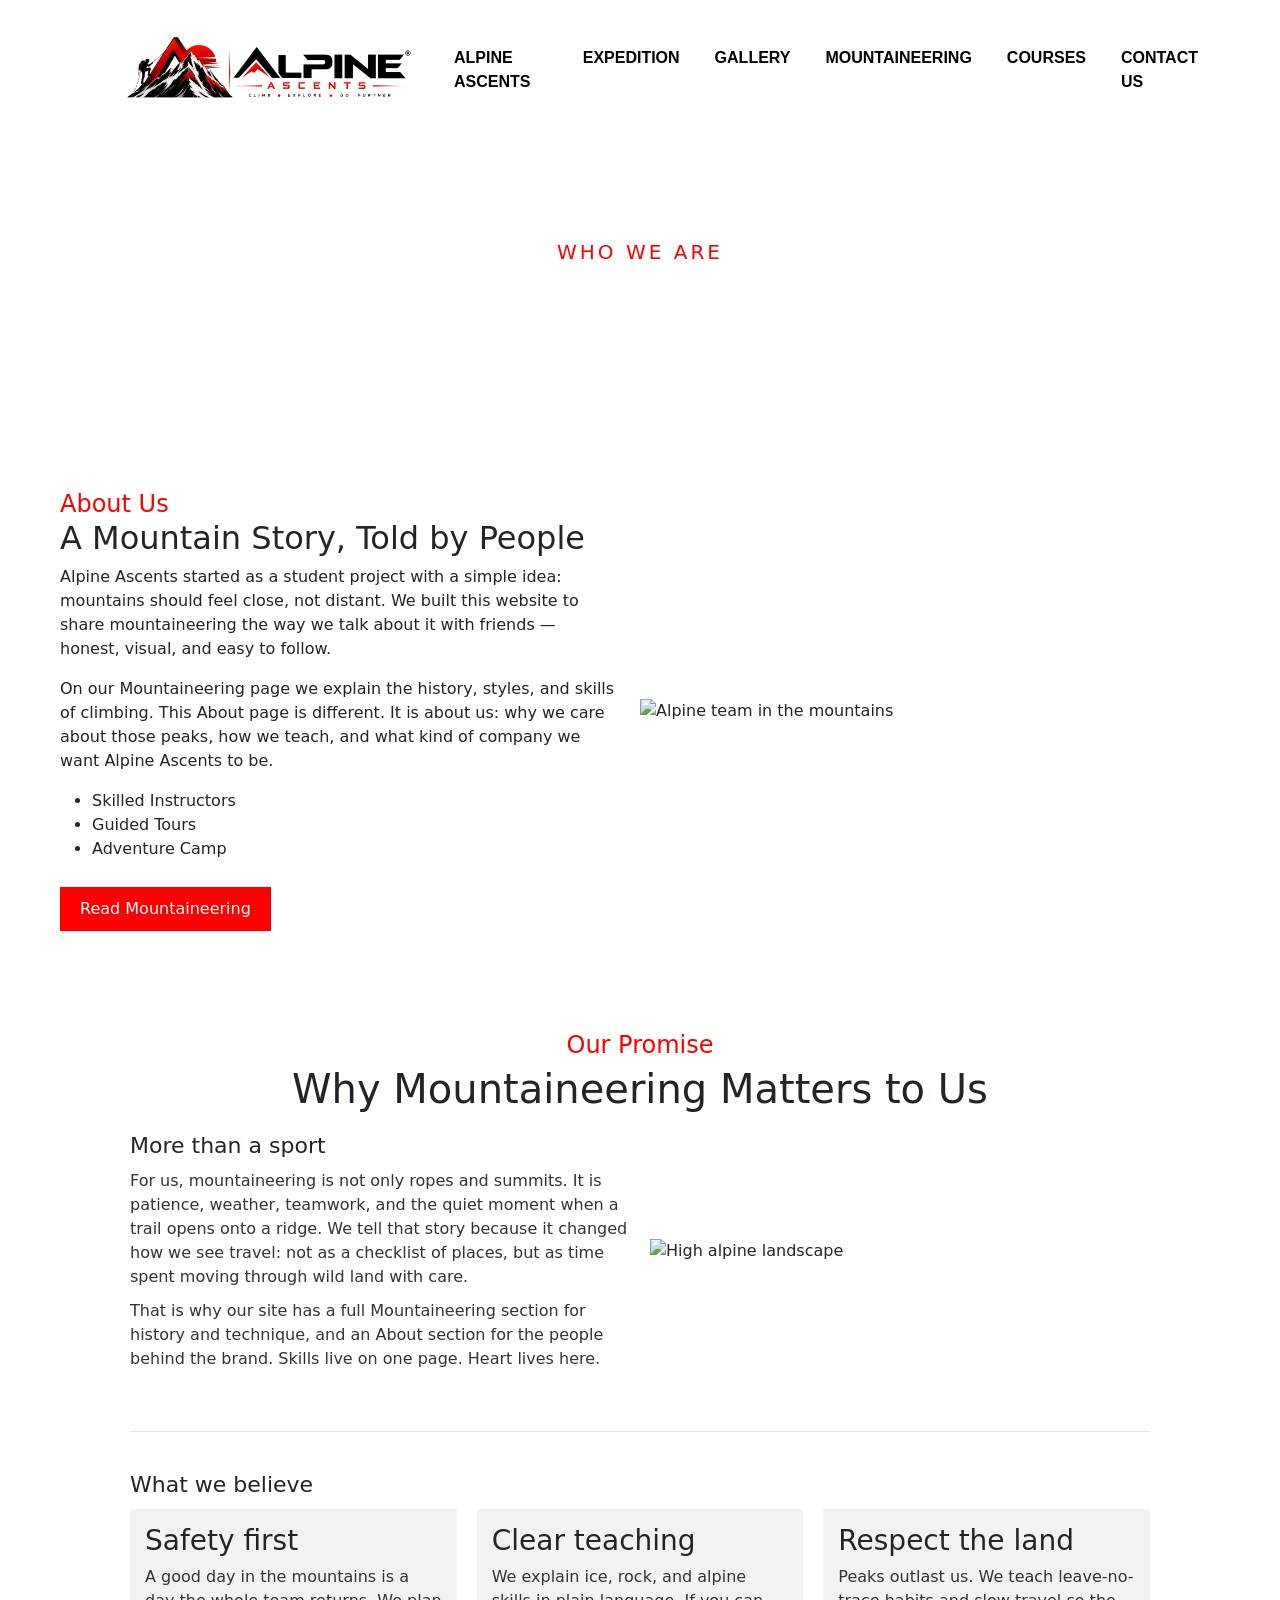
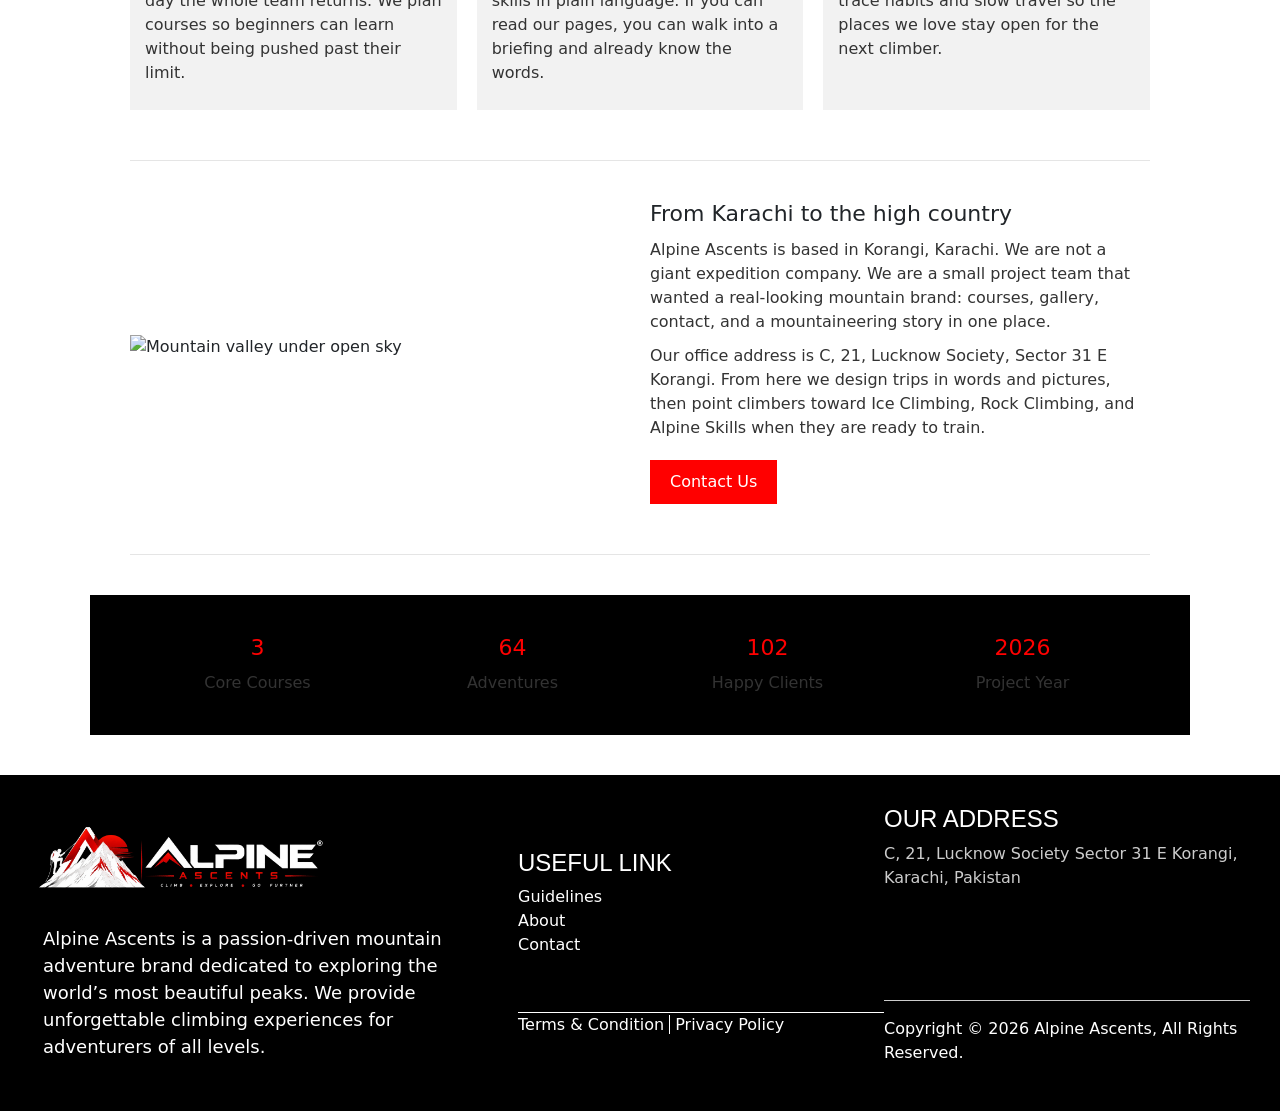
==== about.html @ ace4974d "About or guidelines page done" ====
<!DOCTYPE html>
<html lang="en">
<head>
    <meta charset="UTF-8">
    <meta name="viewport" content="width=device-width, initial-scale=1.0">
    <title>About | Alpine Ascents   </title>
     <link rel="stylesheet" href="assets/Boot Strap Queries/bootstrap.min.css">
    <link rel="stylesheet" href="assets/style/style.css">
    <link rel="stylesheet" href="assets/style/responsive/responsive.css">

</head>
<body>
      <!-- header -->


    <header>

        <div class="logo">
            <a href="index.html">
                <img src="assets/logo/Alpine Ascents .png" alt="Logo" >

            </a>

        </div>
        <div class="nav_menu">
            <ul>
                <li><a href="index.html">Alpine ascents</a></li>
                <li><a href="Expedition.html">Expedition</a></li>
                <li><a href="gallery.html">gallery</a></li>
                <li><a href="mountaineering.html">mountaineering</a></li>
                <li><a href="courses.html">courses</a></li>
                <li><a href="contact us.html">contact us</a></li>
            </ul>

        </div>
        <aside class="sidebar">
            <img src="assets/logo/Alpine Ascents .png" width="30%" alt="" >
                <ul>
                <li><a href="index.html">Alpine ascents </a></li>
                <li><a href="Expedition.html">Expedition</a></li>
                <li><a href="gallery.html">gallery</a></li>
                <li><a href="mountaineering.html">mountaineering</a></li>
                <li><a href="courses.html">courses</a></li>
                <li><a href="contact us.html">contact us</a></li>
            </ul>
            <img src="assets/hamburger menu/close_24dp_000000_FILL0_wght400_GRAD0_opsz24.svg" alt="image not found" id="close">

        </aside>

        <img src="assets/hamburger menu/dehaze_25dp_000000_FILL0_wght400_GRAD0_opsz24.svg" alt="image not found" id="hamburger">

    </header>


    <!-- header  -->
<main>
        <div class="banner banner_about">
            <h2>WHO WE ARE</h2>
            <h1>ABOUT US</h1>
        </div>
        <div class="about">
            <div class="about_text">
                <h4>About Us</h4>
                <h2>A Mountain Story, Told by People</h2>
                <p>Alpine Ascents started as a student project with a simple idea: mountains should feel close, not distant. We built this website to share mountaineering the way we talk about it with friends — honest, visual, and easy to follow.</p>
                <p>On our Mountaineering page we explain the history, styles, and skills of climbing. This About page is different. It is about us: why we care about those peaks, how we teach, and what kind of company we want Alpine Ascents to be.</p>
                <ul>
                    <li>Skilled Instructors</li>
                    <li>Guided Tours</li>
                    <li>Adventure Camp</li>
                </ul>
                <a href="mountaineering.html" class="about_btn">Read Mountaineering</a>
            </div>
            <div class="about_img">
                <img src="https://images.unsplash.com/photo-1486870591958-9b9d0d1dda99?auto=format&fit=crop&w=1600&q=80" alt="Alpine team in the mountains">
            </div>
        </div>
        <div class="mountaineering_container">
            <div>
                <h4>Our Promise</h4>
                <h1>Why Mountaineering Matters to Us</h1>
                <div class="mtn_row">
                    <div class="mtn_text">
                        <h2>More than a sport</h2>
                        <p>For us, mountaineering is not only ropes and summits. It is patience, weather, teamwork, and the quiet moment when a trail opens onto a ridge. We tell that story because it changed how we see travel: not as a checklist of places, but as time spent moving through wild land with care.</p>
                        <p>That is why our site has a full Mountaineering section for history and technique, and an About section for the people behind the brand. Skills live on one page. Heart lives here.</p>
                    </div>
                    <div class="mtn_img">
                        <img src="https://images.unsplash.com/photo-1464822759023-fed622ff2c3b?auto=format&fit=crop&w=1600&q=80" alt="High alpine landscape">
                    </div>
                </div>
            </div>
            <div>
                <h2>What we believe</h2>
                <div class="mtn_grid">
                    <div class="mtn_card">
                        <h3>Safety first</h3>
                        <p>A good day in the mountains is a day the whole team returns. We plan courses so beginners can learn without being pushed past their limit.</p>
                    </div>
                    <div class="mtn_card">
                        <h3>Clear teaching</h3>
                        <p>We explain ice, rock, and alpine skills in plain language. If you can read our pages, you can walk into a briefing and already know the words.</p>
                    </div>
                    <div class="mtn_card">
                        <h3>Respect the land</h3>
                        <p>Peaks outlast us. We teach leave-no-trace habits and slow travel so the places we love stay open for the next climber.</p>
                    </div>
                </div>
            </div>
            <div>
                <div class="mtn_row reverse">
                    <div class="mtn_text">
                        <h2>From Karachi to the high country</h2>
                        <p>Alpine Ascents is based in Korangi, Karachi. We are not a giant expedition company. We are a small project team that wanted a real-looking mountain brand: courses, gallery, contact, and a mountaineering story in one place.</p>
                        <p>Our office address is C, 21, Lucknow Society, Sector 31 E Korangi. From here we design trips in words and pictures, then point climbers toward Ice Climbing, Rock Climbing, and Alpine Skills when they are ready to train.</p>
                        <a href="contact us.html" class="about_btn">Contact Us</a>
                    </div>
                    <div class="mtn_img">
                        <img src="https://images.unsplash.com/photo-1506905925346-21bda4d32df4?auto=format&fit=crop&w=1600&q=80" alt="Mountain valley under open sky">
                    </div>
                </div>
            </div>
            <div class="numbers" style="margin:0 -40px;">
                <div class="num_box">
                    <h2>3</h2>
                    <p>Core Courses</p>
                </div>
                <div class="num_box">
                    <h2>64</h2>
                    <p>Adventures</p>
                </div>
                <div class="num_box">
                    <h2>102</h2>
                    <p>Happy Clients</p>
                </div>
                <div class="num_box">
                    <h2>2026</h2>
                    <p>Project Year</p>
                </div>
            </div>
        </div>
    </main>



    
    <!-- footer -->

    <footer>

        <div class="footer_logo">
            <a href="index.html">
                <img src="assets/logo/logo Footer.webp" alt=""></a>
            <p class="p_logo_footer">Alpine Ascents is a passion-driven mountain <br> adventure brand dedicated to
                exploring the <br> world’s most beautiful peaks. We provide <br> unforgettable climbing experiences for
                <br> adventurers of all levels.
            </p>
        </div>

        <div class="useful-links">
            <a href="">
                <h4>Useful Link</h4>
            </a>
               <div class="links_footer">

                <a href="guide.html" class="footer_a">Guidelines</a> <br>
                <a href="about.html" class="footer_a">about</a> <br>
                <a href="contact us.html" class="footer_a">contact</a>
            </div>
            
                <div class="terms">
                    <a href="" class="Condition">Terms & Condition</a>
                    <a href="" class="policy"> Privacy Policy</a>

                </div>
        </div>
        <div class="address">
            <a href="">
                <h4>our address</h4>
            </a>
            <p class="p_footer">C, 21, Lucknow Society Sector 31 E Korangi, <br> Karachi, Pakistan</p>

            <p class="p_copy">Copyright &copy; 2026 Alpine Ascents, All Rights Reserved.</p>
        </div>

    </footer>

    <!-- footer-->

    
    <script src="assets/Boot Strap Queries/bootstrap.min.js"> </script>

    <script src="assets/functions/function.js"></script>
</body>
</html>
---- assets/style/style.css ----
* {
    box-sizing: border-box;
}

body {
    margin: 0px;
    padding: 0px;
}

header {
    display: flex;
    padding: 20px;
    align-items: center;
    justify-content: center;
}

header>.logo {
    width: 30%;
    display: flex;
    justify-content: center;
}

#hamburger{
    display: none;
}
header>.logo>a>img {
    width: 300px;
    display: block;
}

.nav_menu {
    width: 60%;
    display: flex;
    align-items: center;

}

.nav_menu>ul {
    margin: 0;
    padding: 0;
    display: flex;
    gap: 35px;
    list-style: none;
    text-transform: uppercase;
    font-family: Teko, sans-serif;
    font-weight: bold;
}

.nav_menu>ul>li>a:hover {
    color: red;
    transition: 0.2s;
}

.nav_menu>ul>li>a {
    color: black;
    text-decoration: none;
}




footer>.footer_logo {
    width: 40%;
}

footer>.footer_logo>a>img {
    width: 300px;
}

footer {
    background-color: black;
    display: flex;
    align-items: center;
    padding: 30px;
}

.useful-links {
    width: 30%;
}

.useful-links>a {
    text-decoration: none;
    color: white;
    text-transform: uppercase;
    font-family: Teko, sans-serif;
}

.links_footer>.footer_a {
    font-size: 16px;
    color: white;
    text-decoration: none;
    text-transform: capitalize;

}

.footer_a:hover {
    color: red;
    transition: 0.5s;

}

.links_footer {
    border-bottom: 1px solid white;
    padding-bottom: 55px;

}

.address {
    width: 30%;
}

.address>a {
    font-family: Teko, sans-serif;
    text-decoration: none;
    color: white;
    text-transform: uppercase;
}

.p_footer {
    color: white;
    opacity: 0.8;
    padding-bottom: 110px;
    border-bottom: 1px solid white;

}

.p_logo_footer {
    font-size: 18px;
    color: white;
    margin-top: 15px;
    margin-left: 13px;
}

.terms>a {
    color: white;
    text-decoration: none;
    gap: 20px;

}

.terms>.policy {
    border-left: 1px solid white;
    padding-left: 5px;

}

.terms>:hover {
    color: red;
    transition: 0.5s;
}

.p_copy {
    color: white;
}

#form_button:hover {
    background-color: black;
    color: white;

}

.banner {
    width: 100%;
    height: 500px;
    background-image: url("../banner images/1.webp");
    background-size: cover;
    background-position: center;
    text-align: center;
    padding-top: 180px;
}

.banner h2 {
    color: red;
    font-size: 40px;
    margin: 0px;
    letter-spacing: 3px;
}

.banner h1 {
    color: white;
    font-size: 70px;
    margin: 0px;
}

.boxes {
    display: flex;
    padding: 40px;
    gap: 20px;
}

.box {
    width: 25%;
    text-align: center;
    padding: 20px;
    background-color: #f2f2f2;
}

.box h3 {
    margin-top: 0px;
}

.about {
    display: flex;
    padding: 40px;
    align-items: center;
}

.about_text {
    width: 50%;
    padding: 20px;
}

.about_text h4 {
    color: red;
    margin: 0px;
}

.about_img {
    width: 50%;
}

.about_img img {
    width: 100%;
}

.about_btn {
    display: inline-block;
    background-color: red;
    color: white;
    text-decoration: none;
    padding: 10px 20px;
    margin-top: 10px;
}

.activities {
    text-align: center;
    padding: 40px;
}

.activities h4 {
    color: red;
    margin: 0px;
}

.act_row {
    display: flex;
    gap: 20px;
    margin-top: 20px;
}

.act_box {
    width: 33%;
    background-color: #f2f2f2;
    padding: 15px;
}

.act_box img {
    width: 100%;
    height: 200px;
    object-fit: cover;
}

.numbers {
    display: flex;
    background-color: black;
    color: white;
    text-align: center;
    padding: 40px;
}

.num_box {
    width: 25%;
}

.num_box h2 {
    color: red;
    font-size: 40px;
    margin: 0px;
}

.menu {
    width: 25px;
    cursor: pointer;

}

.banner_mountaineering {
    background-image: url("../Mountaineering image/banner 1.webp");
}

.mountaineering_container {
    max-width: 1100px;
    margin: 0 auto;
    padding: 40px;
}

.mountaineering_container > div {
    margin-bottom: 40px;
    padding-bottom: 30px;
    border-bottom: 1px solid #e5e5e5;
}

.mountaineering_container > div:last-child {
    border-bottom: none;
    margin-bottom: 0;
}

.mountaineering_container h4 {
    color: red;
    margin: 0;
    text-align: center;
}

.mountaineering_container h1 {
    margin: 5px 0 20px;
    text-align: center;
}

.mountaineering_container h2 {
    margin: 0 0 10px;
    font-size: 22px;
}

.mountaineering_container p {
    margin: 0 0 10px;
    line-height: 1.5;
    color: #333;
}

.mountaineering_styles > p {
    text-align: center;
    max-width: 700px;
    margin: 0 auto 20px;
}

.mtn_row {
    display: flex;
    align-items: center;
    gap: 20px;
    margin-bottom: 20px;
}

.mtn_row.reverse {
    flex-direction: row-reverse;
}

.mtn_text,
.mtn_img {
    width: 50%;
}

.mtn_img img,
.mtn_card img {
    width: 100%;
    height: 200px;
    object-fit: cover;
    margin-bottom: 12px;
}

.mtn_grid {
    display: flex;
    flex-wrap: wrap;
    gap: 20px;
    margin-bottom: 20px;
}

.mtn_card {
    flex: 1;
    min-width: 250px;
    background-color: #f2f2f2;
    padding: 15px;
}

.mountaineering_container ul {
    margin: 0 0 12px;
    padding: 0;
    list-style: none;
    display: flex;
    flex-wrap: wrap;
    gap: 8px;
}

.mountaineering_container li {
    background-color: #f2f2f2;
    padding: 6px 10px;
    font-size: 14px;
}

.mtn_card li {
    background-color: #fff;
}

.mtn_note {
    background-color: black;
    color: white;
    text-align: center;
    padding: 10px;
    margin: 10px 0;
}

.records_grid .mtn_card {
    flex: 1 1 45%;
}

.records_grid .mtn_card p {
    margin-bottom: 6px;
    font-size: 15px;
}
.sidebar {
    width: 0;
    height: 100vh;
    overflow: hidden;
    background-color: whitesmoke;
    position: fixed;
    top: 0;
    left: 0;
    padding: 28px 0;
    z-index: 99999;
    box-sizing: border-box;
    transition: 0.6s;
}
#close{
    position: absolute;
    top: 5px;
    right: 8px;
   
}



.sidebar ul {
    overflow: hidden;
    list-style: none;
    margin: 24px 0 0;
    padding: 0;
}

.sidebar ul li {
    margin-bottom: 6px;
}

.sidebar ul li a {
    display: block;
    padding: 12px 14px;
    text-transform: uppercase;
    text-decoration: none;
    color: black;
    font-weight: 600;
    font-size: 13px;
    letter-spacing: 0.6px;
    border-radius: 8px;
    transition: 0.2s;
}

.sidebar ul li a:hover {
    background-color: #2164a3;
    color: red;
    transition: 0.3s;
}


.contact_banner {
    background-image: url("../Contact Images/Contact banner.webp");
}
.gallery_banner {
    background-image: url("../Gallery images/Gallery banner.webp");
}

.gallery_intro {
    text-align: center;
    padding: 40px 20px 10px;
}

.gallery_intro h4 {
    color: red;
    margin: 0;
    letter-spacing: 2px;
    text-transform: uppercase;
}

.gallery_intro h2 {
    margin: 8px 0;
}

.gallery_intro p {
    margin: 0;
    color: #555;
}

.gallery_grid {
    display: flex;
    flex-wrap: wrap;
    gap: 20px;
    padding: 30px 40px 60px;
}

.gallery_item {
    width: 31.5%;
    background-color: #f2f2f2;
    padding: 12px;
}

.gallery_item img {
    width: 100%;
    height: 230px;
    object-fit: cover;
    display: block;
}

.gallery_item h3 {
    margin: 12px 0 4px;
    text-align: center;
    font-size: 18px;
}

/* courses */


.banner_courses {
    background-image: url("https://images.unsplash.com/photo-1464822759023-fed622ff2c3b?auto=format&fit=crop&w=1920&q=80");
}

.course_block h2 {
    font-size: 28px;
    margin: 0 0 16px;
}

.course_price {
    margin-top: 12px;
    font-size: 16px;
}

.course_block .mtn_img img {
    height: 280px;
}


/* Guide  */
.banner_guide {
    background-image: url("https://images.unsplash.com/photo-1483728642387-6c3bdd6c93e5?auto=format&fit=crop&w=1920&q=80");
}

.banner_about {
    background-image: url("https://images.unsplash.com/photo-1506905925346-21bda4d32df4?auto=format&fit=crop&w=1920&q=80");
}

.guide_card {
    flex: 1;
    min-width: 250px;
    background-color: #f2f2f2;
    padding: 18px;
}

.guide_card h3 {
    margin: 0 0 10px;
    font-size: 20px;
}

.guide_number {
    color: red;
    font-size: 28px;
    margin: 0;
    font-weight: bold;
}
---- assets/style/responsive/responsive.css ----
/* Index page */

@media (max-width: 1024px) {


    header {
        width: 100%;
        padding: 15px 30px;
        display: flex;
        align-items: center;
        justify-content: space-between;
    }

    header>.logo {
        width: auto;
        display: flex;
        justify-content: flex-start;
        align-items: center;
    }

    header>.logo>a>img {
        width: 220px;
        height: auto;
    }

    .nav_menu {
        width: auto;
    }

    .nav_menu>ul {
        gap: 18px;
    }

    .nav_menu>ul>li>a {
        font-size: 14px;
    }



    .banner {
        width: 100%;
        height: 450px;
        padding-top: 160px;
    }

    .banner h2 {
        font-size: 35px;
    }

    .banner h1 {
        font-size: 60px;
    }



    .boxes {
        display: flex;
        padding: 30px;
        gap: 15px;
    }

    .box {
        width: 25%;
        padding: 15px;
    }

    .box h3 {
        font-size: 19px;
    }

    .box p {
        font-size: 14px;
    }



    .about {
        display: flex;
        padding: 30px;
        align-items: center;
    }

    .about_text {
        width: 50%;
        padding: 15px;
    }

    .about_img {
        width: 50%;
    }

    .about_img img {
        width: 100%;
    }

    .activities {
        padding: 30px;
    }

    .act_row {
        display: flex;
        gap: 15px;
    }

    .act_box {
        width: 33.33%;
        padding: 12px;
    }

    .act_box img {
        width: 100%;
        height: 180px;
        object-fit: cover;
    }

    .act_box p {
        font-size: 14px;
    }



    .numbers {
        display: flex;
        padding: 30px;
    }

    .num_box {
        width: 25%;
    }



    footer {
        display: flex;
        padding: 30px;
        gap: 20px;
    }

    footer>.footer_logo {
        width: 35%;
    }

    .useful-links {
        width: 30%;
    }

    .address {
        width: 35%;
    }

    footer>.footer_logo>a>img {
        width: 230px;
        max-width: 100%;
    }

    .p_logo_footer {
        font-size: 15px;
    }

    .p_footer {
        padding-bottom: 60px;
    }
}



@media (max-width: 768px) {

    header {
        width: 100%;
        min-height: 75px;
        padding: 12px 25px;
        display: flex;
        align-items: center;
        justify-content: space-between;
        position: relative;
        background-color: white;
        z-index: 999;
    }



    header>.logo {
        width: auto;
        display: flex;
        align-items: center;
        justify-content: flex-start;
    }

    header>.logo>a>img {
        width: 190px;
        height: auto;
        display: block;
    }

    .nav_menu {
        display: none;
    }


    

    #hamburger {
        display: block;
        width: 32px;
        height: 32px;
        margin-left: auto;
        cursor: pointer
        object-fit: contain;
    }



    .sidebar {
        width: 0;
        height: 100vh;
        overflow: hidden;
        background-color: whitesmoke;
        position: fixed;
        top: 0;
        left: 0;
        padding: 28px 0;
        box-sizing: border-box;
        z-index: 99999;
        transition: 0.6s;
    }



    .sidebar>ul {
        width: 100%;
        margin: 0;
        padding: 0;
        list-style: none;
    }

    .sidebar>ul>li {
        width: 100%;
        border-bottom: 1px solid #ddd;
    }

    .sidebar>ul>li>a {
        display: block;
        width: 100%;
        padding: 13px 20px;
        color: black;
        text-decoration: none;
        text-transform: uppercase;
        font-family: Teko, sans-serif;
        font-weight: bold;
        white-space: nowrap;
        transition: 0.2s;
    }

    .sidebar>ul>li>a:hover {
        color: red;
    }



    #close {
        position: absolute;
        top: 20px;
        right: 10px;
        cursor: pointer;
    }


    .banner {
        width: 100%;
        height: 400px;
        padding: 140px 20px 0;
        background-position: center;
    }

    .banner h2 {
        font-size: 30px;
        letter-spacing: 2px;
    }

    .banner h1 {
        font-size: 48px;
    }

    .boxes {
        display: grid;
        grid-template-columns: repeat(2, 1fr);
        padding: 30px 25px;
        gap: 20px;
    }

    .box {
        width: 100%;
        padding: 20px;
    }



    .about {
        display: flex;
        flex-direction: column;
        padding: 30px 25px;
    }

    .about_text {
        width: 100%;
        padding: 0;
        margin-bottom: 30px;
    }

    .about_img {
        width: 100%;
    }

    .about_img img {
        width: 100%;
        display: block;
    }


    .activities {
        padding: 30px 25px;
    }

    .act_row {
        display: grid;
        grid-template-columns: 1fr;
        gap: 25px;
    }

    .act_box {
        width: 100%;
        padding: 15px;
    }

    .act_box img {
        width: 100%;
        height: 250px;
        object-fit: cover;
    }



    .numbers {
        display: grid;
        grid-template-columns: repeat(2, 1fr);
        padding: 35px 25px;
        gap: 30px 10px;
    }

    .num_box {
        width: 100%;
    }

    .num_box h2 {
        font-size: 35px;
    }



    footer {
        display: flex;
        flex-direction: column;
        padding: 35px 25px;
        gap: 35px;
    }

    footer>.footer_logo,
    .useful-links,
    .address {
        width: 100%;
    }

    footer>.footer_logo>a>img {
        width: 220px;
        max-width: 100%;
    }

    .p_logo_footer {
        margin-left: 0;
    }

    .links_footer {
        padding-bottom: 30px;
    }

    .p_footer {
        padding-bottom: 30px;
    }
}


@media (max-width: 480px) {
    header {
        min-height: 65px;
        padding: 10px 18px;
    }


    header>.logo>a>img {
        width: 150px;
    }



    #hamburger {
        width: 28px;
        height: 28px;
    }


    .sidebar {
        width: 0;
        left: 0;
        padding: 25px 0;
        overflow: hidden;
        background-color: whitesmoke;
        transition: 0.6s;
    }


    .sidebar>img:first-child {
        width: 160px;
        max-width: 160px;
        margin: 0 auto 30px;
    }



    .sidebar>ul>li>a {
        padding: 12px 18px;
        font-size: 15px;
    }



    #close {
        top: 18px;
        width: 25px;
        height: auto;
    }



    .banner {
        height: 320px;
        padding: 110px 15px 0;
    }

    .banner h2 {
        font-size: 23px;
        letter-spacing: 2px;
    }

    .banner h1 {
        font-size: 36px;
    }


    .boxes {
        display: grid;
        grid-template-columns: 1fr;
        padding: 25px 18px;
        gap: 15px;
    }

    .box {
        padding: 20px 15px;
    }



    .about {
        padding: 25px 18px;
    }

    .about_text h2 {
        font-size: 27px;
    }

    .about_text p {
        font-size: 14px;
        line-height: 1.7;
    }

    .about_text ul {
        padding-left: 20px;
    }


    .activities {
        padding: 25px 18px;
    }

    .activities h2 {
        font-size: 27px;
    }

    .act_row {
        gap: 20px;
    }

    .act_box {
        padding: 12px;
    }

    .act_box img {
        height: 200px;
    }

    .act_box p {
        font-size: 14px;
        line-height: 1.6;
    }


    .numbers {
        display: grid;
        grid-template-columns: repeat(2, 1fr);
        padding: 30px 18px;
        gap: 25px 5px;
    }

    .num_box h2 {
        font-size: 32px;
    }

    .num_box p {
        font-size: 14px;
    }


    footer {
        padding: 30px 18px;
        gap: 30px;
    }

    footer>.footer_logo>a>img {
        width: 180px;
    }

    .p_logo_footer {
        font-size: 14px;
        line-height: 1.6;
    }

    .p_footer {
        font-size: 14px;
        line-height: 1.6;
    }

    .terms {
        display: flex;
        flex-wrap: wrap;
        gap: 10px;
    }

    .terms>.policy {
        padding-left: 10px;
    }

    .p_copy {
        font-size: 13px;
        line-height: 1.5;
    }
}



@media (max-width: 360px) {

    
    header {
        padding: 10px 15px;
    }

    header>.logo>a>img {
        width: 135px;
    }

    #hamburger {
        width: 26px;
        height: 26px;
    }


    .sidebar {
        width: 0;
        padding: 22px 0;
    }

    .sidebar>img:first-child 
        width: 145px;
    }



    .banner {
        height: 290px;
        padding-top: 100px;
    }

    .banner h2 {
        font-size: 20px;
    }

    .banner h1 {
        font-size: 30px;
    }



    .numbers {
        grid-template-columns: 1fr;
    }

    .num_box {
        width: 100%;
    }




/* Mountaineering page  */

@media (max-width: 1024px) {

    .mountaineering_container {
        max-width: 950px;
        padding: 35px 30px;
    }

    .mountaineering_container>div {
        margin-bottom: 35px;
        padding-bottom: 25px;
    }

    .mountaineering_container h1 {
        font-size: 32px;
    }

    .mountaineering_container h2 {
        font-size: 21px;
    }

    .mountaineering_container p {
        font-size: 15px;
        line-height: 1.6;
    }

    .banner_mountaineering {
        height: 450px;
        padding-top: 160px;
        background-position: center;
    }

    .banner_mountaineering h2 {
        font-size: 35px;
    }

    .banner_mountaineering h1 {
        font-size: 55px;
    }



    .mtn_row {
        gap: 25px;
    }

    .mtn_text,
    .mtn_img {
        width: 50%;
    }

    .mtn_img img,
    .mtn_card img {
        height: 190px;
    }



    .mtn_grid {
        gap: 18px;
    }

    .mtn_card {
        min-width: 220px;
        padding: 15px;
    }

    .mtn_card p {
        font-size: 14px;
    }

    .mountaineering_container li {
        font-size: 13px;
        padding: 6px 9px;
    }
}



@media (max-width: 768px) {

    

    .mountaineering_container {
        width: 100%;
        max-width: 100%;
        padding: 30px 25px;
        box-sizing: border-box;
    }

    .mountaineering_container>div {
        margin-bottom: 35px;
        padding-bottom: 30px;
    }


    
    .mountaineering_container h4 {
        font-size: 16px;
    }

    .mountaineering_container h1 {
        font-size: 30px;
        line-height: 1.2;
        margin: 5px 0 25px;
    }

    .mountaineering_container h2 {
        font-size: 21px;
        line-height: 1.3;
    }

    .mountaineering_container p {
        font-size: 15px;
        line-height: 1.7;
    }


    

    .banner_mountaineering {
        width: 100%;
        height: 400px;
        padding: 135px 20px 0;
        box-sizing: border-box;
        background-position: center;
    }

    .banner_mountaineering h2 {
        font-size: 30px;
        letter-spacing: 2px;
    }

    .banner_mountaineering h1 {
        font-size: 45px;
        line-height: 1.1;
    }




    .mtn_row,
    .mtn_row.reverse {
        display: flex;
        flex-direction: column;
        align-items: stretch;
        gap: 25px;
        margin-bottom: 30px;
    }

    .mtn_text,
    .mtn_img {
        width: 100%;
    }

    .mtn_img {
        width: 100%;
    }

    .mtn_img img {
        width: 100%;
        height: 280px;
        display: block;
        object-fit: cover;
        margin-bottom: 0;
    }


    

    .mtn_grid {
        display: grid;
        grid-template-columns: repeat(2, 1fr);
        gap: 20px;
        margin-bottom: 25px;
    }

    .mtn_card {
        width: 100%;
        min-width: 0;
        box-sizing: border-box;
        padding: 18px;
    }

    .mtn_card img {
        width: 100%;
        height: 220px;
        display: block;
        object-fit: cover;
        margin-bottom: 15px;
    }

    .mtn_card h2 {
        font-size: 20px;
    }

    .mtn_card p {
        font-size: 14px;
        line-height: 1.65;
    }



    .mountaineering_container ul {
        display: flex;
        flex-wrap: wrap;
        gap: 7px;
        margin-bottom: 15px;
    }

    .mountaineering_container li {
        font-size: 13px;
        padding: 6px 9px;
    }


    

    .mtn_note {
        padding: 12px 10px;
        font-size: 14px;
        line-height: 1.5;
    }



    .records_grid {
        grid-template-columns: repeat(2, 1fr);
    }

    .records_grid .mtn_card {
        flex: none;
    }

    .records_grid .mtn_card p {
        font-size: 14px;
    }
}


@media (max-width: 600px) {

    .mountaineering_container {
        padding: 25px 20px;
    }

    .mountaineering_container h1 {
        font-size: 28px;
    }

    .mountaineering_container h2 {
        font-size: 20px;
    }

    .banner_mountaineering {
        height: 350px;
        padding-top: 115px;
    }

    .banner_mountaineering h2 {
        font-size: 25px;
    }

    .banner_mountaineering h1 {
        font-size: 38px;
    }


    .mtn_row,
    .mtn_row.reverse {
        gap: 20px;
    }

    .mtn_img img {
        height: 240px;
    }



    .mtn_grid {
        grid-template-columns: 1fr;
        gap: 20px;
    }

    .mtn_card {
        padding: 18px;
    }

    .mtn_card img {
        height: 230px;
    }



    .mountaineering_container ul {
        gap: 6px;
    }

    .mountaineering_container li {
        font-size: 12px;
        padding: 6px 8px;
    }
}

@media (max-width: 480px) {

    .mountaineering_container {
        padding: 25px 18px;
    }



    .mountaineering_container>div {
        margin-bottom: 30px;
        padding-bottom: 25px;
    }


    .mountaineering_container h4 {
        font-size: 15px;
    }

    .mountaineering_container h1 {
        font-size: 25px;
        line-height: 1.25;
        margin-bottom: 22px;
    }

    .mountaineering_container h2 {
        font-size: 19px;
        line-height: 1.35;
        margin-bottom: 10px;
    }

    .mountaineering_container p {
        font-size: 14px;
        line-height: 1.7;
    }



    .banner_mountaineering {
        height: 320px;
        padding: 105px 15px 0;
    }

    .banner_mountaineering h2 {
        font-size: 22px;
        letter-spacing: 2px;
    }

    .banner_mountaineering h1 {
        font-size: 32px;
        line-height: 1.15;
    }



    .mtn_img img {
        height: 210px;
    }


    .mtn_card {
        padding: 15px;
    }

    .mtn_card img {
        height: 200px;
        margin-bottom: 12px;
    }

    .mtn_card h2 {
        font-size: 18px;
    }

    .mtn_card p {
        font-size: 13px;
        line-height: 1.65;
    }


    .mountaineering_container ul {
        display: flex;
        gap: 6px;
        padding-left: 0;
    }

    .mountaineering_container li {
        font-size: 12px;
        padding: 6px 8px;
    }



    .mtn_note {
        font-size: 13px;
        padding: 10px 8px;
    }


    .records_grid {
        grid-template-columns: 1fr;
    }

    .records_grid .mtn_card p {
        font-size: 13px;
    }
}


@media (max-width: 360px) {

    .mountaineering_container {
        padding: 20px 15px;
    }


    .mountaineering_container h1 {
        font-size: 23px;
    }

    .mountaineering_container h2 {
        font-size: 18px;
    }

    .mountaineering_container p {
        font-size: 13px;
        line-height: 1.65;
    }


    .banner_mountaineering {
        height: 290px;
        padding: 95px 10px 0;
    }

    .banner_mountaineering h2 {
        font-size: 19px;
    }

    .banner_mountaineering h1 {
        font-size: 28px;
    }



    .mtn_img img {
        height: 180px;
    }



    .mtn_card {
        padding: 13px;
    }

    .mtn_card img {
        height: 180px;
    }

    .mtn_card h2 {
        font-size: 17px;
    }

    .mtn_card p {
        font-size: 13px;
    }



    .mountaineering_container li {
        font-size: 11px;
        padding: 5px 7px;
    }


    .mtn_note {
        font-size: 12px;
    }
}



/* Gallery page */




@media (max-width: 1024px) {

    .gallery_intro {
        padding: 35px 25px 10px;
    }

    .gallery_grid {
        padding: 30px;
        gap: 18px;
    }

    .gallery_item {
        width: calc(33.333% - 12px);
        padding: 10px;
    }

    .gallery_item img {
        height: 200px;
    }

    .gallery_item h3 {
        font-size: 17px;
    }
}

@media (max-width: 768px) {

    .gallery_intro {
        padding: 30px 25px 10px;
    }

    .gallery_intro h2 {
        font-size: 28px;
    }

    .gallery_intro p {
        font-size: 14px;
        line-height: 1.6;
    }

    .gallery_grid {
        padding: 25px;
        gap: 18px;
    }

    .gallery_item {
        width: calc(50% - 9px);
        padding: 10px;
    }

    .gallery_item img {
        height: 220px;
    }

    .gallery_item h3 {
        font-size: 17px;
    }
}

@media (max-width: 480px) {

    .gallery_intro {
        padding: 25px 18px 5px;
    }

    .gallery_intro h4 {
        font-size: 14px;
    }

    .gallery_intro h2 {
        font-size: 24px;
        line-height: 1.3;
    }

    .gallery_intro p {
        font-size: 13px;
        line-height: 1.6;
    }

    .gallery_grid {
        display: grid;
        grid-template-columns: 1fr;
        gap: 18px;
        padding: 25px 18px 40px;
    }

    .gallery_item {
        width: 100%;
        padding: 10px;
    }

    .gallery_item img {
        height: 230px;
    }

    .gallery_item h3 {
        font-size: 17px;
        margin: 10px 0 4px;
    }
}

@media (max-width: 360px) {

    .gallery_intro {
        padding: 20px 15px 5px;
    }

    .gallery_intro h2 {
        font-size: 22px;
    }

    .gallery_intro p {
        font-size: 12px;
    }

    .gallery_grid {
        padding: 20px 15px 35px;
        gap: 15px;
    }

    .gallery_item {
        padding: 8px;
    }

    .gallery_item img {
        height: 200px;
    }

    .gallery_item h3 {
        font-size: 16px;
    }
}
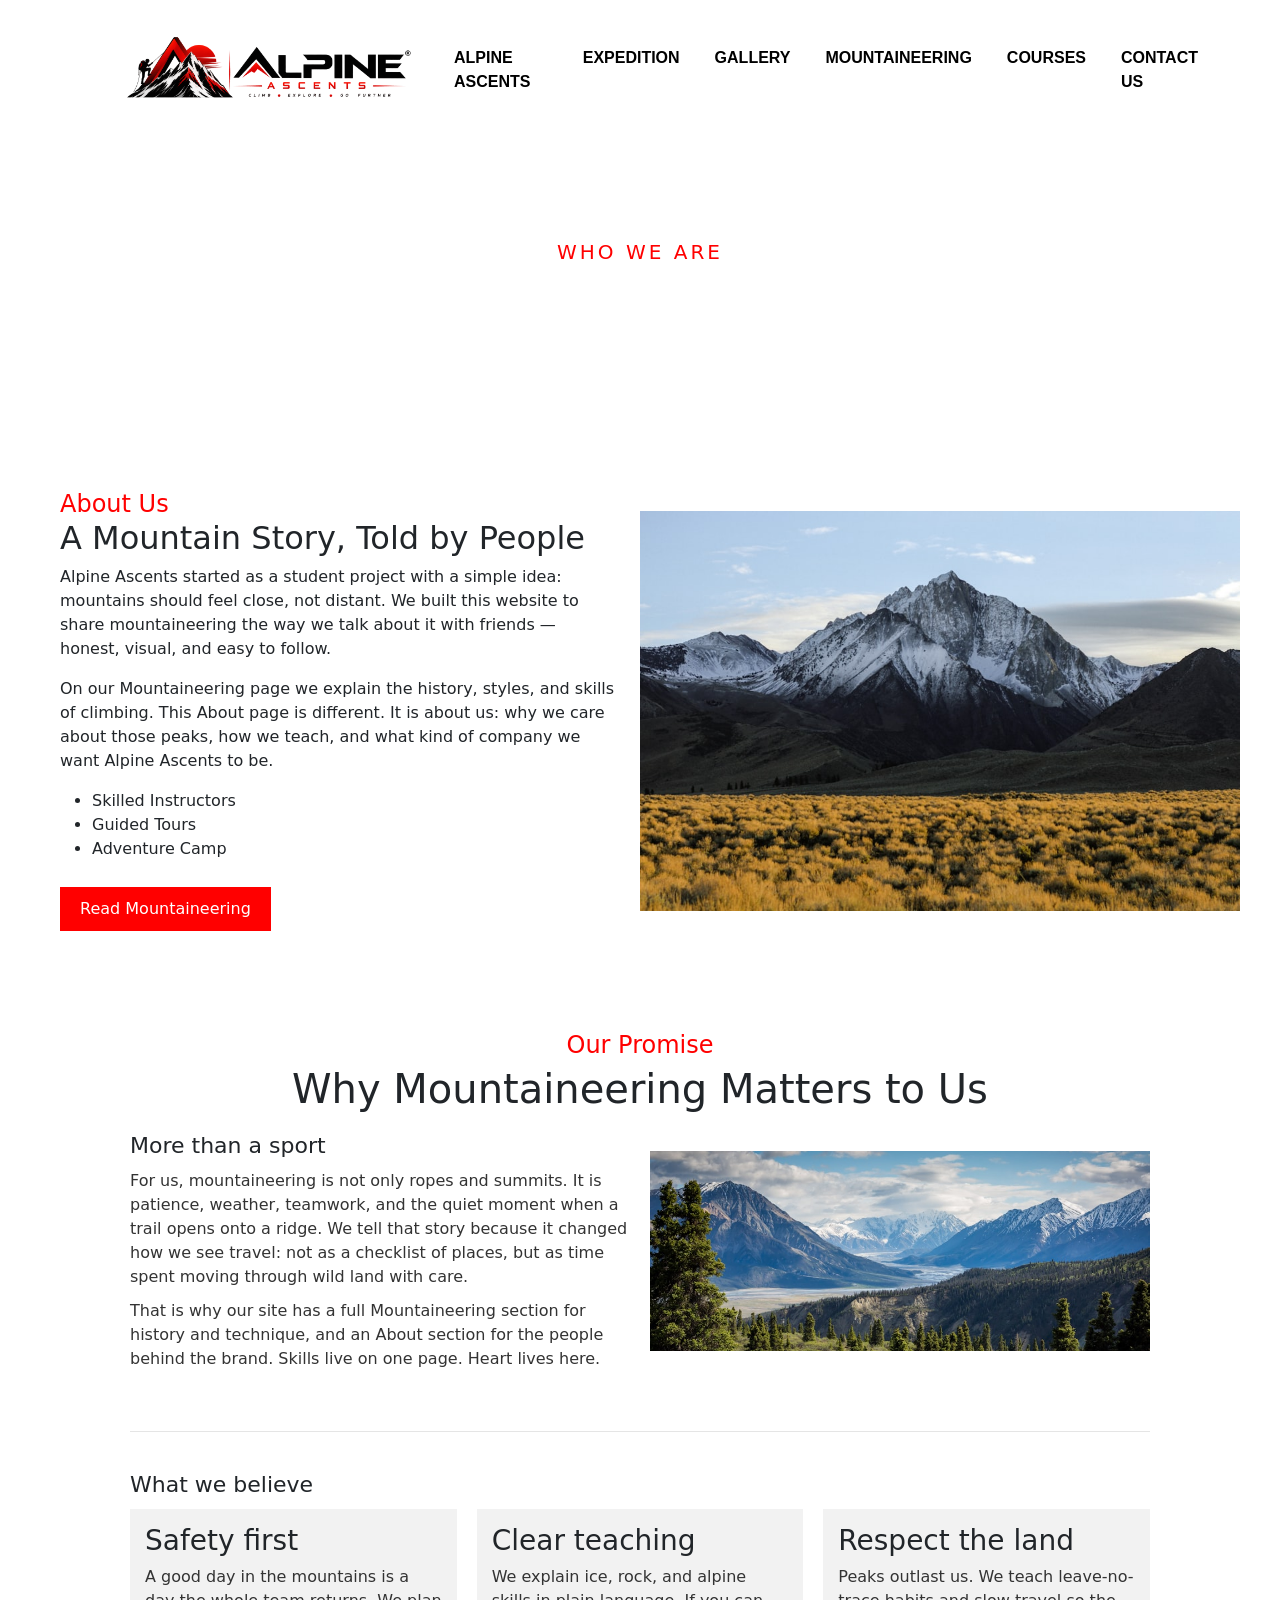
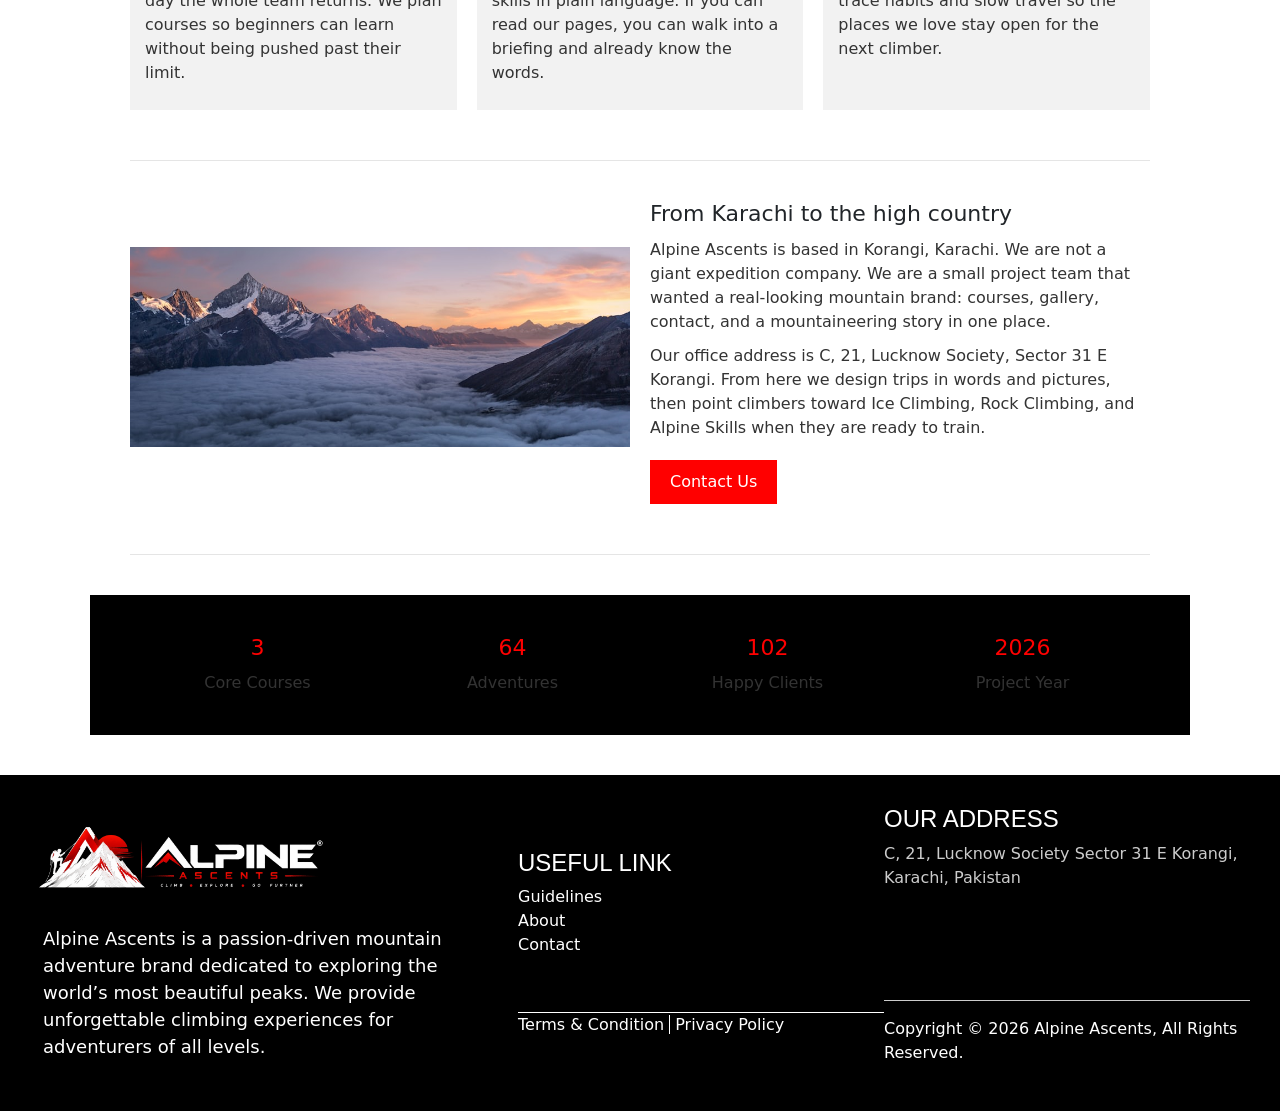
==== commit d4b6da73: "tab logo laga dia hai" ====
--- a/about.html
+++ b/about.html
@@ -4,6 +4,7 @@
     <meta charset="UTF-8">
     <meta name="viewport" content="width=device-width, initial-scale=1.0">
     <title>About | Alpine Ascents   </title>
+    <link rel="icon" href="assets/logo/favicon.png">
      <link rel="stylesheet" href="assets/Boot Strap Queries/bootstrap.min.css">
     <link rel="stylesheet" href="assets/style/style.css">
     <link rel="stylesheet" href="assets/style/responsive/responsive.css">
@@ -72,7 +73,7 @@
                 <a href="mountaineering.html" class="about_btn">Read Mountaineering</a>
             </div>
             <div class="about_img">
-                <img src="https://images.unsplash.com/photo-1486870591958-9b9d0d1dda99?auto=format&fit=crop&w=1600&q=80" alt="Alpine team in the mountains">
+                <img src="assets/Mountaineering image/7.webp" alt="image not found">
             </div>
         </div>
         <div class="mountaineering_container">
@@ -86,7 +87,7 @@
                         <p>That is why our site has a full Mountaineering section for history and technique, and an About section for the people behind the brand. Skills live on one page. Heart lives here.</p>
                     </div>
                     <div class="mtn_img">
-                        <img src="https://images.unsplash.com/photo-1464822759023-fed622ff2c3b?auto=format&fit=crop&w=1600&q=80" alt="High alpine landscape">
+                        <img src="assets/Mountaineering image/banner.webp" alt="image not found">
                     </div>
                 </div>
             </div>
@@ -116,7 +117,7 @@
                         <a href="contact us.html" class="about_btn">Contact Us</a>
                     </div>
                     <div class="mtn_img">
-                        <img src="https://images.unsplash.com/photo-1506905925346-21bda4d32df4?auto=format&fit=crop&w=1600&q=80" alt="Mountain valley under open sky">
+                        <img src="assets/Mountaineering image/8.webp" alt="image not found">
                     </div>
                 </div>
             </div>
@@ -150,7 +151,7 @@
 
         <div class="footer_logo">
             <a href="index.html">
-                <img src="assets/logo/logo Footer.webp" alt=""></a>
+                <img src="assets/logo/logo Footer.webp" alt="image not found"></a>
             <p class="p_logo_footer">Alpine Ascents is a passion-driven mountain <br> adventure brand dedicated to
                 exploring the <br> world’s most beautiful peaks. We provide <br> unforgettable climbing experiences for
                 <br> adventurers of all levels.
--- a/assets/style/style.css
+++ b/assets/style/style.css
@@ -448,7 +448,6 @@
     font-weight: 600;
     font-size: 13px;
     letter-spacing: 0.6px;
-    border-radius: 8px;
     transition: 0.2s;
 }
 
